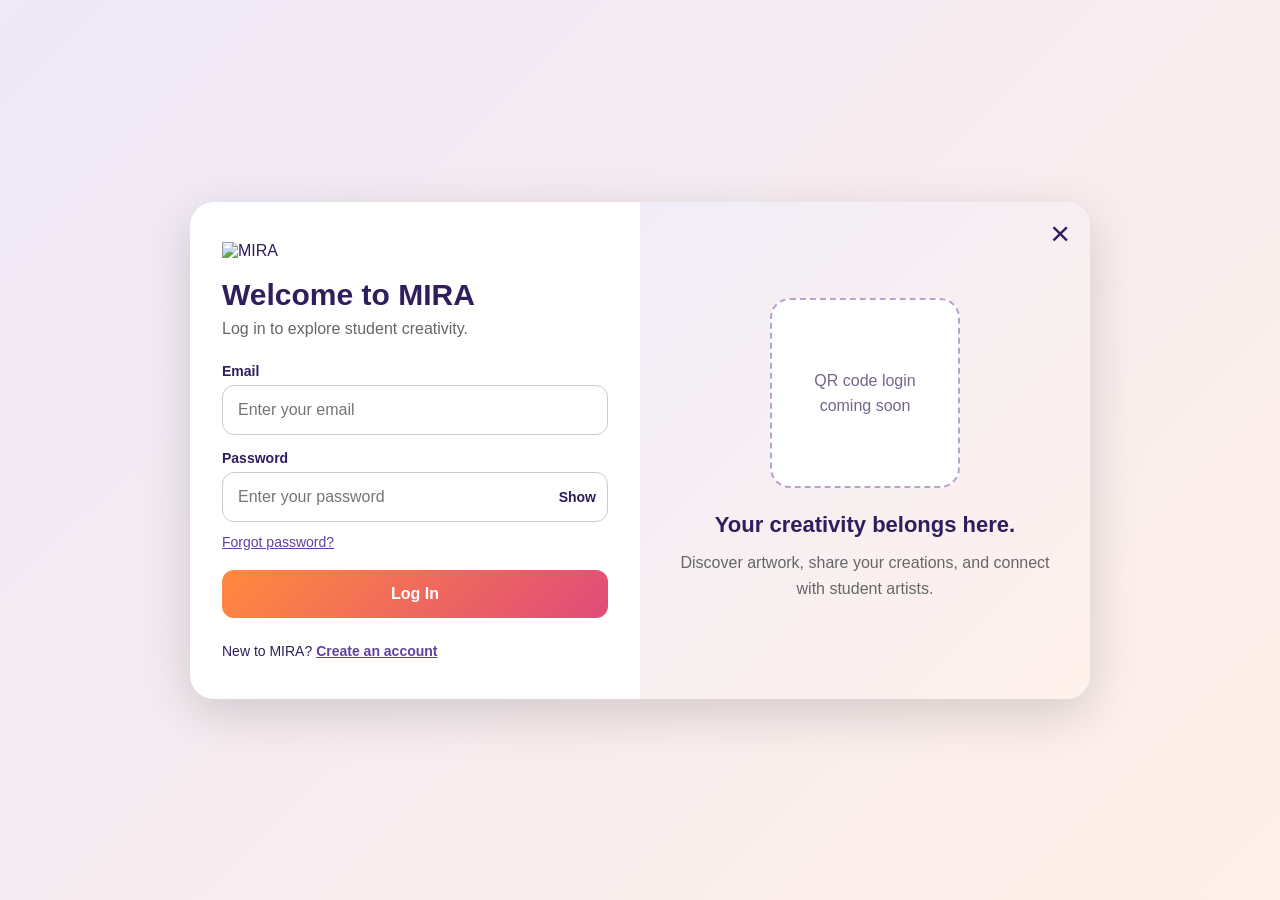
==== login.html @ 5c1fb02c "Updated Front end Here i have created login page signin page and part of home page" ====
<!DOCTYPE html>
<html lang="en">
<head>
    <meta charset="UTF-8">
    <meta name="viewport" content="width=device-width, initial-scale=1.0">
    <title>Log In | MIRA</title>

    <link rel="stylesheet" href="style.css">
    <script src="script.js" defer></script>
</head>

<body class="login-page">
    <main class="login-card">

        <a href="index.html"
           class="back-button"
           aria-label="Return to homepage">
            &times;
        </a>

        <section class="login-panel" aria-labelledby="loginTitle">
            <img src="./Assets/logo without bg.jpeg"
                 alt="MIRA"
                 class="login-logo">

            <h1 id="loginTitle">Welcome to MIRA</h1>
            <p class="subtitle">Log in to explore student creativity.</p>

            <form id="loginForm">
                <label for="email">Email</label>
                <input type="email"
                       id="email"
                       name="email"
                       placeholder="Enter your email"
                       autocomplete="username"
                       required>

                <label for="password">Password</label>

                <div class="password-box">
                    <input type="password"
                           id="password"
                           name="password"
                           placeholder="Enter your password"
                           autocomplete="current-password"
                           required>

                    <button type="button"
                            id="showPassword"
                            class="show-password"
                            aria-controls="password"
                            aria-pressed="false">
                        Show
                    </button>
                </div>

                <a href="forgot-password.html" class="forgot-link">
                    Forgot password?
                </a>

                <button type="submit" class="submit-login">
                    Log In
                </button>

                <p id="loginStatus" role="status"></p>
            </form>

            <p class="signup-text">
                New to MIRA?
                <a href="signin.html">Create an account</a>
            </p>
        </section>

        <aside class="side-panel">
            <div class="qr-placeholder">
                QR code login<br>
                coming soon
            </div>

            <h2>Your creativity belongs here.</h2>
            <p>
                Discover artwork, share your creations,
                and connect with student artists.
            </p>
        </aside>

    </main>
</body>
</html>
---- style.css ----
/* General styles */
* {
    margin: 0;
    padding: 0;
    box-sizing: border-box;
}

body {
    font-family: "Segoe UI", Tahoma, Geneva, Verdana, sans-serif;
    background: #fcfbfa;
    color: #2e1e5d;
}

button,
input {
    font: inherit;
}

/* Homepage header */
.header {
    display: flex;
    justify-content: space-between;
    align-items: center;
    gap: 20px;
    padding: 15px 40px;

    background: linear-gradient(
        135deg,
        rgba(46, 30, 93, 0.05),
        rgba(224, 75, 122, 0.08),
        rgba(255, 138, 61, 0.08)
    );

    border-bottom: 1px solid rgba(224, 75, 122, 0.15);
}

.header-logo {
    display: block;
    width: 85px;
    height: auto;
}

.header-buttons {
    display: flex;
    gap: 14px;
}

.button {
    display: inline-block;
    padding: 11px 30px;
    border-radius: 25px;
    text-decoration: none;
    font-size: 14px;
    font-weight: 600;
    text-align: center;
}

.login-link {
    border: 1px solid #2e1e5d;
    color: #2e1e5d;
}

.login-link:hover {
    background: #eee8f7;
}

.signup-link {
    background: linear-gradient(135deg, #ff8a3d, #e04b7a);
    color: white;
    box-shadow: 0 4px 12px rgba(224, 75, 122, 0.2);
}

.signup-link:hover {
    filter: brightness(0.95);
}

/* Homepage content */
.home-content {
    min-height: calc(100vh - 90px);
    display: flex;
    justify-content: center;
    align-items: center;
    padding: 30px;
    text-align: center;
}

.home-content h1 {
    font-size: 26px;
    letter-spacing: 2px;
}

/* Separate login page */
.login-page {
    min-height: 100vh;
    display: flex;
    justify-content: center;
    align-items: center;
    padding: 24px;
    background: linear-gradient(135deg, #eee8f7, #fff0e8);
}

.login-card {
    position: relative;
    display: grid;
    grid-template-columns: 1fr 1fr;
    width: 900px;
    max-width: 100%;
    overflow: hidden;
    border-radius: 24px;
    background: white;
    box-shadow: 0 15px 50px rgba(0, 0, 0, 0.15);
}

.back-button {
    position: absolute;
    top: 12px;
    right: 20px;
    color: #2e1e5d;
    font-size: 34px;
    text-decoration: none;
    z-index: 1;
}

.login-panel {
    padding: 40px 32px;
}

.login-logo {
    width: 85px;
    height: auto;
    margin-bottom: 18px;
}

.login-panel h1 {
    margin-bottom: 8px;
    font-size: 30px;
}

.subtitle {
    margin-bottom: 25px;
    color: #666;
}

#loginForm label {
    display: block;
    margin: 15px 0 6px;
    font-size: 14px;
    font-weight: 600;
}

#loginForm input {
    width: 100%;
    padding: 15px;
    border: 1px solid #ccc;
    border-radius: 12px;
    font-size: 16px;
}

#loginForm input:focus {
    outline: 2px solid #7654bb;
    outline-offset: 2px;
}

.password-box {
    position: relative;
}

#loginForm .password-box input {
    padding-right: 75px;
}

.show-password {
    position: absolute;
    right: 12px;
    top: 50%;
    transform: translateY(-50%);
    border: none;
    background: transparent;
    color: #2e1e5d;
    font-size: 14px;
    font-weight: 600;
    cursor: pointer;
}

.forgot-link {
    display: inline-block;
    margin: 12px 0 20px;
    color: #6240a0;
    font-size: 14px;
}

.submit-login {
    width: 100%;
    padding: 15px;
    border: none;
    border-radius: 12px;
    background: linear-gradient(135deg, #ff8a3d, #e04b7a);
    color: white;
    font-size: 16px;
    font-weight: 600;
    cursor: pointer;
}

.submit-login:hover {
    filter: brightness(0.95);
}

#loginStatus {
    margin-top: 12px;
    font-size: 14px;
    line-height: 1.5;
}

.signup-text {
    margin-top: 25px;
    font-size: 14px;
}

.signup-text a {
    color: #6240a0;
    font-weight: 600;
}

/* Login right panel */
.side-panel {
    display: flex;
    flex-direction: column;
    justify-content: center;
    align-items: center;
    padding: 55px 32px;
    background: linear-gradient(135deg, #f1edf8, #fff1eb);
    text-align: center;
}

.qr-placeholder {
    display: grid;
    place-items: center;
    width: 190px;
    height: 190px;
    margin-bottom: 24px;
    border: 2px dashed #b4a4cf;
    border-radius: 20px;
    background: white;
    color: #75658b;
    line-height: 1.6;
}

.side-panel h2 {
    margin-bottom: 12px;
    font-size: 22px;
}

.side-panel p {
    color: #666;
    line-height: 1.6;
}

/* Mobile layout */
@media (max-width: 650px) {
    .header {
        padding: 15px;
        gap: 12px;
    }

    .header-buttons {
        gap: 8px;
    }

    .button {
        padding: 10px 16px;
    }

    .home-content h1 {
        font-size: 20px;
    }

    .login-page {
        padding: 16px;
    }

    .login-card {
        grid-template-columns: 1fr;
    }

    .login-panel {
        padding: 40px 24px;
    }

    .side-panel {
        display: none;
    }
}

#signupForm label {
    display: block;
    margin: 15px 0 6px;
    font-size: 14px;
    font-weight: 600;
}

#signupForm input {
    width: 100%;
    padding: 15px;
    border: 1px solid #ccc;
    border-radius: 12px;
    font-size: 16px;
}

#signupForm input:focus {
    outline: 2px solid #7654bb;
    outline-offset: 2px;
}

#signupForm .password-box input {
    padding-right: 75px;
}

.signup-submit {
    margin-top: 24px;
}

#signupStatus {
    margin-top: 12px;
    font-size: 14px;
    line-height: 1.5;
}
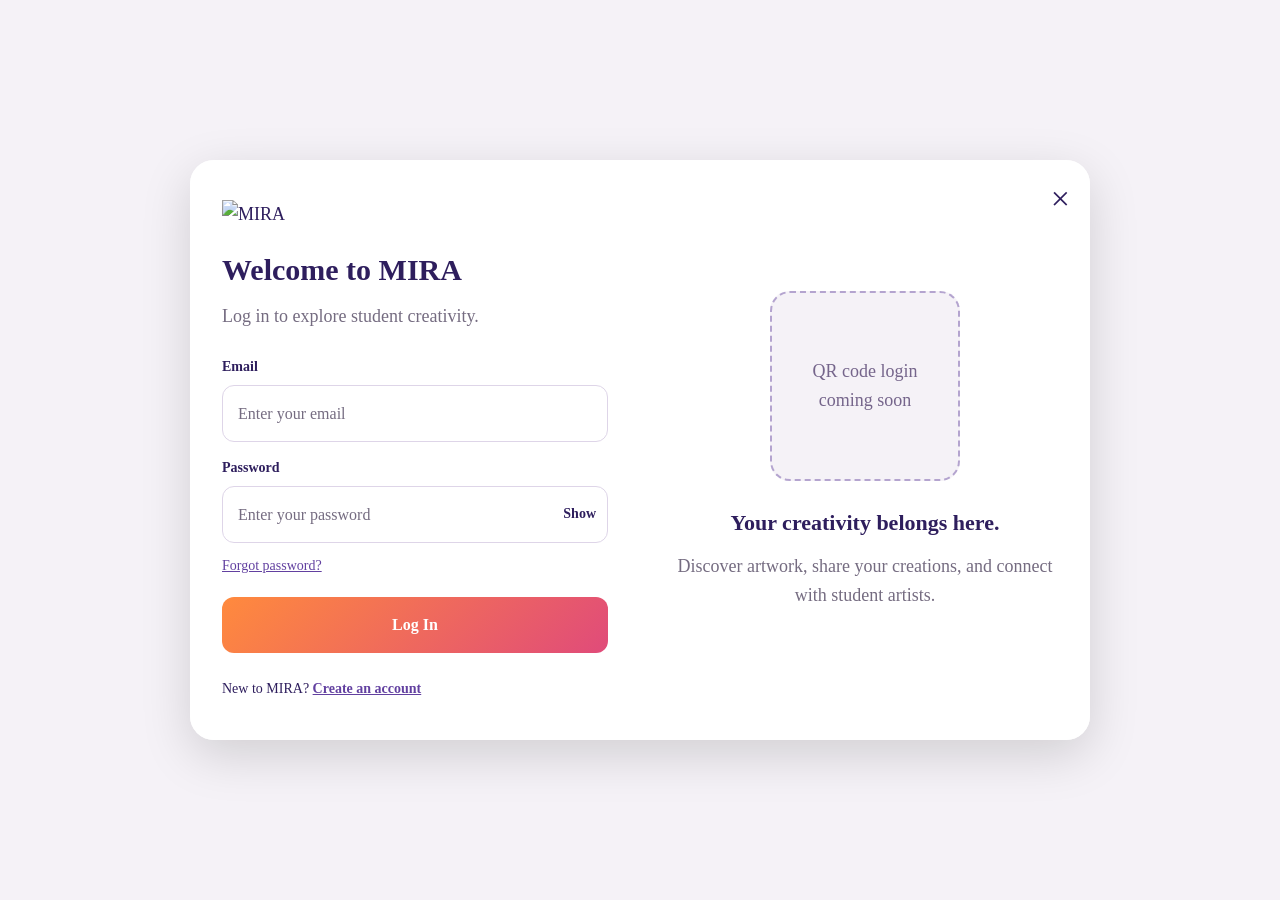
==== commit 8456f004: "Updated with styles Added dark theme to the website, Added some animations" ====
--- a/login.html
+++ b/login.html
@@ -6,7 +6,8 @@
     <title>Log In | MIRA</title>
 
     <link rel="stylesheet" href="style.css">
-    <script src="script.js" defer></script>
+    <script src="login.js?v=10" defer></script>
+    <script src="theme.js" defer></script>
 </head>
 
 <body class="login-page">
--- a/style.css
+++ b/style.css
@@ -7,8 +7,19 @@
 
 body {
     font-family: "Segoe UI", Tahoma, Geneva, Verdana, sans-serif;
-    background: #fcfbfa;
-    color: #2e1e5d;
+    background: #f5f2f7;
+    color: #2e1e5d;
+}
+
+/* Font throughout the website */
+body,
+body * {
+    font-family: "Cormorant Garamond", serif;
+}
+
+body {
+    font-size: 18px;
+    line-height: 1.6;
 }
 
 button,
@@ -24,12 +35,7 @@
     gap: 20px;
     padding: 15px 40px;
 
-    background: linear-gradient(
-        135deg,
-        rgba(46, 30, 93, 0.05),
-        rgba(224, 75, 122, 0.08),
-        rgba(255, 138, 61, 0.08)
-    );
+    background: #f5f2f7;
 
     border-bottom: 1px solid rgba(224, 75, 122, 0.15);
 }
@@ -96,7 +102,7 @@
     justify-content: center;
     align-items: center;
     padding: 24px;
-    background: linear-gradient(135deg, #eee8f7, #fff0e8);
+    background: #f5f2f7;
 }
 
 .login-card {
@@ -107,7 +113,7 @@
     max-width: 100%;
     overflow: hidden;
     border-radius: 24px;
-    background: white;
+    background: #f5f2f7;
     box-shadow: 0 15px 50px rgba(0, 0, 0, 0.15);
 }
 
@@ -228,7 +234,7 @@
     justify-content: center;
     align-items: center;
     padding: 55px 32px;
-    background: linear-gradient(135deg, #f1edf8, #fff1eb);
+    background: #f5f2f7;
     text-align: center;
 }
 
@@ -240,7 +246,7 @@
     margin-bottom: 24px;
     border: 2px dashed #b4a4cf;
     border-radius: 20px;
-    background: white;
+    background: #f5f2f7;
     color: #75658b;
     line-height: 1.6;
 }
@@ -323,4 +329,2919 @@
     margin-top: 12px;
     font-size: 14px;
     line-height: 1.5;
-}+}
+
+/* Homepage layout */
+.mira-home {
+    min-height: 100vh;
+    min-height: 100svh;
+    display: flex;
+    flex-direction: column;
+    background: #f5f2f7;
+}
+
+.mira-home .header {
+    flex-shrink: 0;
+}
+
+/* Main showcase fills the space above the footer */
+.mira-showcase {
+    flex: 1;
+    min-width: 0;
+    display: flex;
+    flex-direction: column;
+    justify-content: center;
+    align-items: center;
+    padding: 35px 0 20px;
+}
+
+.showcase-intro {
+    padding: 0 20px;
+    text-align: center;
+}
+
+.showcase-label {
+    margin-bottom: 10px;
+    color: #a44272;
+    font-size: 12px;
+    font-weight: 700;
+    letter-spacing: 4px;
+}
+
+.showcase-intro h1 {
+    margin-bottom: 12px;
+    color: #2e1e5d;
+    font-size: clamp(26px, 4vw, 44px);
+}
+
+.showcase-intro > p:last-child {
+    color: #756c81;
+    font-size: 15px;
+    line-height: 1.6;
+}
+
+/* 3D space */
+.mira-stage {
+    width: 100%;
+    max-width: 1100px;
+    height: 410px;
+    position: relative;
+    perspective: 1100px;
+    overflow: hidden;
+
+    background: radial-gradient(
+        ellipse at center,
+        rgba(224, 75, 122, 0.07),
+        transparent 65%
+    );
+}
+
+.mira-orbit {
+    position: absolute;
+    top: 50%;
+    left: 50%;
+    width: 0;
+    height: 0;
+    transform-style: preserve-3d;
+}
+
+/* Artwork cards */
+.mira-art {
+    position: absolute;
+    top: -120px;
+    left: -90px;
+    width: 180px;
+    height: 240px;
+    margin: 0;
+    overflow: hidden;
+
+    border: 5px solid white;
+    border-radius: 16px;
+    background: #eee8f7;
+    box-shadow: 0 15px 30px rgba(46, 30, 93, 0.18);
+
+    backface-visibility: hidden;
+}
+
+.mira-art img {
+    display: block;
+    width: 100%;
+    height: 100%;
+    object-fit: cover;
+}
+
+.mira-art figcaption {
+    position: absolute;
+    right: 0;
+    bottom: 0;
+    left: 0;
+    padding: 28px 10px 12px;
+
+    background: linear-gradient(
+        transparent,
+        rgba(25, 14, 43, 0.8)
+    );
+
+    color: white;
+    font-size: 13px;
+    font-weight: 600;
+    text-align: center;
+}
+
+.mira-motion-button {
+    padding: 6px 14px;   /* smaller button */
+    border: 1px solid #d7cce4;
+    border-radius: 20px;
+    background: #f5f2f7;
+    color: #2e1e5d;
+    font: inherit;
+    font-size: 11px;     /* smaller text */
+    cursor: pointer;
+}
+
+.mira-motion-button:hover {
+    background: #f1edf8;
+}
+
+.mira-motion-button:focus-visible {
+    outline: 3px solid #7654bb;
+    outline-offset: 3px;
+}
+
+/* =========================================
+   JOIN MIRA - PINTEREST STYLE
+   ========================================= */
+
+.mira-join {
+    position: relative;
+
+    display: flex;
+    align-items: center;
+    justify-content: space-between;
+
+    max-width: 1400px;
+    min-height: 720px;
+
+    margin: 100px auto;
+    padding: 60px 80px;
+
+    overflow: hidden;
+
+    border-radius: 35px;
+
+    /* Background covers the ENTIRE section */
+    background-image: url("./Assets/bgimage.jpeg");
+    background-size: cover;
+    background-position: center;
+}
+
+/* =========================================
+   DARK TRANSPARENT BACKGROUND
+   ========================================= */
+
+.join-overlay {
+    position: absolute;
+    inset: 0;
+
+    /* Similar dimmed effect to Pinterest */
+    background: rgba(0, 0, 0, 0.48);
+
+    z-index: 1;
+}
+
+/* =========================================
+   LEFT TEXT
+   ========================================= */
+
+.join-message {
+    position: relative;
+    z-index: 2;
+
+    width: 45%;
+
+    color: white;
+}
+
+.join-message p {
+    margin-bottom: 18px;
+
+    color: white;
+
+    font-size: 13px;
+    font-weight: 700;
+
+    letter-spacing: 4px;
+}
+
+.join-message h2 {
+    margin: 0;
+
+    color: white;
+
+    font-size: clamp(42px, 5vw, 72px);
+    font-weight: 700;
+
+    line-height: 1.08;
+}
+
+/* =========================================
+   WHITE SIGNUP CARD
+   ========================================= */
+
+.join-card {
+    position: relative;
+    z-index: 2;
+
+    width: 100%;
+    max-width: 480px;
+
+    padding: 45px 45px 40px;
+
+    border-radius: 32px;
+
+    background: #f5f2f7;
+
+    box-shadow: 0 20px 60px rgba(0, 0, 0, 0.18);
+}
+
+/* =========================================
+   LOGO
+   ========================================= */
+
+.join-logo {
+    display: block;
+
+    width: 75px;
+    height: auto;
+
+    margin: 0 auto 15px;
+}
+
+/* =========================================
+   FORM HEADING
+   ========================================= */
+
+.join-card h2 {
+    margin: 0 0 10px;
+
+    color: #2e1e5d;
+
+    font-size: 34px;
+
+    text-align: center;
+}
+
+.join-subtitle {
+    max-width: 330px;
+
+    margin: 0 auto 28px;
+
+    color: #756c81;
+
+    font-size: 14px;
+
+    line-height: 1.6;
+
+    text-align: center;
+}
+
+/* =========================================
+   FORM LABELS
+   ========================================= */
+
+#homeSignupForm label {
+    display: block;
+
+    margin: 15px 0 7px;
+
+    color: #2e1e5d;
+
+    font-size: 13px;
+    font-weight: 600;
+}
+
+/* =========================================
+   INPUTS
+   ========================================= */
+
+#homeSignupForm input {
+    width: 100%;
+
+    padding: 15px 17px;
+
+    border: 1px solid #d7cce4;
+    border-radius: 14px;
+
+    background: #f5f2f7;
+
+    color: #2e1e5d;
+
+    font: inherit;
+    font-size: 14px;
+}
+
+#homeSignupForm input:focus {
+    outline: none;
+
+    border-color: #7654bb;
+
+    box-shadow: 0 0 0 3px rgba(118, 84, 187, 0.12);
+}
+
+/* =========================================
+   JOIN BUTTON
+   ========================================= */
+
+.join-button {
+    width: 100%;
+
+    margin-top: 25px;
+    padding: 15px;
+
+    border: none;
+    border-radius: 25px;
+
+    background: linear-gradient(
+        135deg,
+        #ff8a3d,
+        #e04b7a
+    );
+
+    color: white;
+
+    font-size: 15px;
+    font-weight: 700;
+
+    cursor: pointer;
+
+    transition:
+        transform 0.25s ease,
+        box-shadow 0.25s ease;
+}
+
+.join-button:hover {
+    transform: translateY(-2px);
+
+    box-shadow: 0 8px 20px rgba(224, 75, 122, 0.3);
+}
+
+/* =========================================
+   OR DIVIDER
+   ========================================= */
+
+.join-divider {
+    display: flex;
+
+    align-items: center;
+    gap: 15px;
+
+    margin: 25px 0;
+
+    color: #9a929f;
+
+    font-size: 12px;
+}
+
+.join-divider::before,
+.join-divider::after {
+    content: "";
+
+    flex: 1;
+
+    height: 1px;
+
+    background: #ddd5e5;
+}
+
+/* =========================================
+   LOGIN
+   ========================================= */
+
+.join-login {
+    margin: 0;
+
+    color: #756c81;
+
+    font-size: 14px;
+
+    text-align: center;
+}
+
+.join-login a {
+    color: #a44272;
+
+    font-weight: 700;
+
+    text-decoration: none;
+}
+
+.join-login a:hover {
+    text-decoration: underline;
+}
+
+/* =========================================
+   TABLET
+   ========================================= */
+
+@media (max-width: 900px) {
+
+    .mira-join {
+        flex-direction: column;
+
+        gap: 50px;
+
+        margin: 70px 24px;
+        padding: 60px 35px;
+    }
+
+    .join-message {
+        width: 100%;
+
+        text-align: center;
+    }
+
+    .join-card {
+        max-width: 480px;
+    }
+}
+
+/* =========================================
+   MOBILE
+   ========================================= */
+
+@media (max-width: 550px) {
+
+    .mira-join {
+        margin: 50px 15px;
+        padding: 45px 20px;
+
+        border-radius: 25px;
+    }
+
+    .join-message h2 {
+        font-size: 40px;
+    }
+
+    .join-card {
+        padding: 35px 25px;
+
+        border-radius: 25px;
+    }
+
+    .join-card h2 {
+        font-size: 28px;
+    }
+}
+
+/* =========================================
+   TABLET / MOBILE
+   ========================================= */
+
+@media (max-width: 900px) {
+
+    .mira-join {
+        grid-template-columns: 1fr;
+
+        margin: 70px 24px;
+    }
+
+    .join-artwork {
+        min-height: 450px;
+
+        padding: 40px;
+    }
+
+    .join-form-area {
+        padding: 50px 25px;
+    }
+}
+
+@media (max-width: 550px) {
+
+    .mira-join {
+        margin: 50px 15px;
+
+        border-radius: 25px;
+    }
+
+    .join-artwork {
+        min-height: 350px;
+
+        padding: 30px;
+    }
+
+    .join-message h2 {
+        font-size: 36px;
+    }
+
+    .join-form-area {
+        padding: 35px 15px;
+    }
+
+    .join-card {
+        padding: 20px;
+    }
+}
+
+/* Slogan at the bottom, without overlapping content */
+/* =========================================
+   MIRA FOOTER
+   ========================================= */
+
+.mira-footer {
+    margin-top: 80px;
+    background: #f5f2f7;
+    color: #2e1e5d;
+}
+
+/* Main footer */
+
+.footer-container {
+    display: grid;
+    grid-template-columns: 1.5fr 1fr 1fr 1.3fr;
+    gap: 60px;
+
+    max-width: 1300px;
+    margin: 0 auto;
+    padding: 65px 40px;
+}
+
+/* Footer headings */
+
+.footer-section h3 {
+    margin-bottom: 22px;
+
+    color: #2e1e5d;
+
+    font-size: 18px;
+    font-weight: 600;
+}
+
+/* About MIRA */
+
+.footer-about p {
+    max-width: 300px;
+
+    color: #2e1e5d;
+
+    font-size: 14px;
+    line-height: 1.8;
+}
+
+/* Links */
+
+.footer-section ul {
+    margin: 0;
+    padding: 0;
+
+    list-style: none;
+}
+
+.footer-section li {
+    margin-bottom: 12px;
+}
+
+.footer-section a {
+    color: #2e1e5d;
+
+    font-size: 14px;
+    text-decoration: none;
+
+    transition: color 0.25s ease;
+}
+
+.footer-section a:hover {
+    color: #ff8a3d;
+}
+
+/* Social media */
+
+.footer-socials {
+    display: flex;
+    gap: 10px;
+
+    margin-top: 25px;
+}
+
+.footer-socials a {
+    display: flex;
+
+    width: 34px;
+    height: 34px;
+
+    align-items: center;
+    justify-content: center;
+
+    border: 1px solid rgba(255, 255, 255, 0.25);
+    border-radius: 6px;
+
+    color: white;
+
+    font-size: 13px;
+    font-weight: 600;
+
+    transition:
+        background 0.25s ease,
+        transform 0.25s ease;
+}
+
+.footer-socials a:hover {
+    background: #a44272;
+    color: white;
+
+    transform: translateY(-3px);
+}
+
+/* Contact */
+
+.footer-contact p {
+    margin-bottom: 16px;
+
+    color: #2e1e5d;
+
+    font-size: 14px;
+    line-height: 1.7;
+}
+
+/* Bottom copyright area */
+
+.footer-bottom {
+    display: flex;
+
+    justify-content: space-between;
+    align-items: center;
+
+    gap: 20px;
+
+    padding: 20px 40px;
+
+    border-top: 1px solid rgba(255, 255, 255, 0.1);
+
+    background: #f5f2f7;
+}
+
+.footer-bottom p {
+    margin: 0;
+
+    color: #2e1e5d;
+
+    font-size: 13px;
+}
+
+.footer-slogan {
+    letter-spacing: 2px;
+}
+
+/* =========================================
+   TABLET
+   ========================================= */
+
+@media (max-width: 900px) {
+
+    .footer-container {
+        grid-template-columns: repeat(2, 1fr);
+
+        gap: 45px;
+
+        padding: 50px 30px;
+    }
+
+}
+
+/* =========================================
+   MOBILE
+   ========================================= */
+
+@media (max-width: 550px) {
+
+    .footer-container {
+        grid-template-columns: 1fr;
+
+        gap: 35px;
+
+        padding: 45px 25px;
+    }
+
+    .footer-bottom {
+        flex-direction: column;
+
+        padding: 20px;
+
+        text-align: center;
+    }
+
+    .footer-slogan {
+        font-size: 11px;
+    }
+}
+
+/* Mobile adjustments */
+@media (max-width: 600px) {
+    .mira-showcase {
+        padding-top: 25px;
+    }
+
+    .mira-stage {
+        height: 310px;
+    }
+
+    .mira-art {
+        top: -85px;
+        left: -60px;
+        width: 120px;
+        height: 170px;
+        border-width: 3px;
+        border-radius: 12px;
+    }
+
+    .mira-art figcaption {
+        font-size: 11px;
+    }
+
+    .showcase-intro > p:last-child {
+        font-size: 13px;
+    }
+}
+
+.mira-art {
+    border: none;
+}
+
+/* About MIRA section */
+
+.mira-about {
+    max-width: 950px;
+    margin: 0 auto;
+    padding: 80px 30px 60px;
+    text-align: center;
+}
+
+.about-label {
+    margin-bottom: 14px;
+    color: #a44272;
+    font-size: 12px;
+    font-weight: 700;
+    letter-spacing: 4px;
+}
+
+.mira-about h2 {
+    margin-bottom: 20px;
+    color: #2e1e5d;
+    font-size: clamp(28px, 3vw, 42px);
+    line-height: 1.2;
+}
+
+.about-description {
+    max-width: 760px;
+    margin: 0 auto;
+    color: #68616f;
+    font-size: 17px;
+    line-height: 1.8;
+}
+
+.about-features {
+    display: flex;
+    justify-content: center;
+    flex-wrap: wrap;
+    gap: 15px;
+    margin-top: 30px;
+}
+
+.about-features span {
+    padding: 10px 18px;
+    border: 1px solid #ded5e8;
+    border-radius: 30px;
+    background: #f5f2f7;
+    color: #2e1e5d;
+    font-size: 14px;
+    font-weight: 600;
+}
+
+@media (max-width: 600px) {
+    .mira-about {
+        padding: 60px 20px 40px;
+    }
+
+    .about-description {
+        font-size: 15px;
+    }
+}
+
+/* =========================================
+   VICE CHANCELLOR MESSAGE
+   ========================================= */
+
+.vc-message {
+    padding: 70px 40px;
+}
+
+.vc-message-container {
+    display: grid;
+    grid-template-columns: 320px 1fr;
+    gap: 55px;
+    align-items: center;
+
+    max-width: 1200px;
+    margin: 0 auto;
+    padding: 45px;
+
+    border-radius: 30px;
+
+    background: #f5f2f7;
+}
+
+.vc-image img {
+    display: block;
+    width: 100%;
+    height: 360px;
+
+    object-fit: cover;
+
+    border-radius: 22px;
+}
+
+.vc-label {
+    margin-bottom: 15px;
+
+    color: #a44272;
+
+    font-size: 12px;
+    font-weight: 700;
+
+    letter-spacing: 3px;
+}
+
+.vc-content h2 {
+    margin-bottom: 22px;
+
+    color: #2e1e5d;
+
+    font-size: clamp(27px, 3vw, 40px);
+
+    line-height: 1.2;
+}
+
+.vc-quote {
+    margin-bottom: 25px;
+
+    color: #68616f;
+
+    font-size: 17px;
+
+    line-height: 1.9;
+}
+
+.vc-name {
+    display: flex;
+    flex-direction: column;
+
+    gap: 5px;
+}
+
+.vc-name strong {
+    color: #2e1e5d;
+
+    font-size: 16px;
+}
+
+.vc-name span {
+    color: #8b8291;
+
+    font-size: 14px;
+}
+
+/* Mobile */
+
+@media (max-width: 750px) {
+
+    .vc-message {
+        padding: 50px 20px;
+    }
+
+    .vc-message-container {
+        grid-template-columns: 1fr;
+
+        padding: 25px;
+
+        gap: 30px;
+    }
+
+    .vc-image {
+        max-width: 300px;
+
+        margin: 0 auto;
+    }
+
+    .vc-image img {
+        height: 330px;
+    }
+}
+
+/* Scrollable Vice Chancellor message */
+
+.vc-content {
+    min-width: 0;
+}
+
+/* Only the message area scrolls */
+.vc-scroll-content {
+    max-height: 210px;
+    padding-right: 20px;
+
+    overflow-y: auto;
+
+    scroll-behavior: smooth;
+}
+
+/* Scrollbar */
+.vc-scroll-content::-webkit-scrollbar {
+    width: 6px;
+}
+
+.vc-scroll-content::-webkit-scrollbar-track {
+    background: #eee8f7;
+    border-radius: 20px;
+}
+
+.vc-scroll-content::-webkit-scrollbar-thumb {
+    background: #a44272;
+    border-radius: 20px;
+}
+
+/* Categories section */
+.mira-categories {
+    width: 100%;
+    max-width: 1400px;
+    margin: 0 auto;
+    padding: 65px 40px 80px;
+}
+
+.categories-heading {
+    margin-bottom: 40px;
+    text-align: center;
+}
+
+.categories-heading > p {
+    margin-bottom: 10px;
+    color: #a44272;
+    font-size: 12px;
+    font-weight: 700;
+    letter-spacing: 3px;
+}
+
+.categories-heading h2 {
+    margin: 0;
+    color: #2e1e5d;
+    font-size: clamp(26px, 3vw, 38px);
+}
+
+/* Three columns on desktop */
+.categories-grid {
+    display: grid;
+    grid-template-columns: repeat(3, minmax(0, 1fr));
+    column-gap: 32px;
+    row-gap: 60px;
+}
+
+.category-card {
+    display: flex;
+    flex-direction: column;
+    min-width: 0;
+}
+
+/* Large rounded images like your reference */
+.category-card > img {
+    display: block;
+    width: 100%;
+    aspect-ratio: 6 / 5;
+    object-fit: cover;
+
+    border: none;
+    border-radius: 25px;
+    background: #eee8f7;
+    box-shadow: none;
+
+    transition: transform 0.3s ease;
+}
+
+.category-card:hover > img {
+    transform: translateY(-5px);
+}
+
+.category-card h3 {
+    margin: 25px 0 12px;
+    color: #2e1e5d;
+    font-size: clamp(23px, 2.3vw, 30px);
+    font-weight: 600;
+}
+
+.category-card > p {
+    margin: 0 0 22px;
+    color: #68616f;
+    font-size: 16px;
+    line-height: 1.8;
+}
+
+/* Links stay aligned at the bottom of each row */
+.category-card > a {
+    align-self: flex-start;
+    display: inline-flex;
+    align-items: center;
+    gap: 12px;
+    margin-top: auto;
+
+    color: #2e1e5d;
+    font-size: 16px;
+    font-weight: 600;
+    text-decoration: underline;
+    text-underline-offset: 6px;
+}
+
+.category-card > a span {
+    display: inline-block;
+    font-size: 23px;
+    transition: transform 0.25s ease;
+}
+
+.category-card > a:hover {
+    color: #b33968;
+}
+
+.category-card > a:hover span {
+    transform: translateX(5px);
+}
+
+.category-card > a:focus-visible {
+    outline: 3px solid #7654bb;
+    outline-offset: 6px;
+    border-radius: 3px;
+}
+
+/* Two columns on tablets */
+@media (max-width: 900px) {
+    .categories-grid {
+        grid-template-columns: repeat(2, minmax(0, 1fr));
+    }
+
+    .mira-categories {
+        padding: 50px 24px;
+    }
+}
+
+/* One column on phones */
+@media (max-width: 550px) {
+    .categories-grid {
+        grid-template-columns: 1fr;
+        row-gap: 40px;
+    }
+
+    .mira-categories {
+        padding: 40px 20px;
+    }
+}
+
+/* Respect reduced-motion preferences */
+@media (prefers-reduced-motion: reduce) {
+    .category-card > img,
+    .category-card > a span {
+        transition: none;
+    }
+
+    .category-card:hover > img,
+    .category-card > a:hover span {
+        transform: none;
+    }
+}
+
+/* =========================================
+   CATEGORY ENTRANCE ANIMATION
+   ========================================= */
+
+/*
+   IMPORTANT:
+   The normal category cards stay visible by default.
+   The animation only activates when JavaScript
+   adds "animate-ready" to .categories-grid.
+*/
+
+.categories-grid.animate-ready .category-card {
+    opacity: 0;
+
+    transition:
+        opacity 1s ease,
+        transform 1s cubic-bezier(0.22, 1, 0.36, 1);
+}
+
+/* Painting - enters from left */
+
+.categories-grid.animate-ready .category-card:nth-child(1) {
+    transform:
+        translateX(-150px)
+        translateY(70px)
+        scale(0.88);
+}
+
+/* Sketching - enters from bottom */
+
+.categories-grid.animate-ready .category-card:nth-child(2) {
+    transform:
+        translateY(140px)
+        scale(0.88);
+}
+
+/* Handcraft - enters from right */
+
+.categories-grid.animate-ready .category-card:nth-child(3) {
+    transform:
+        translateX(150px)
+        translateY(70px)
+        scale(0.88);
+}
+
+/* Photography - enters from left */
+
+.categories-grid.animate-ready .category-card:nth-child(4) {
+    transform:
+        translateX(-150px)
+        translateY(70px)
+        scale(0.88);
+}
+
+/* Digital Art - enters from bottom */
+
+.categories-grid.animate-ready .category-card:nth-child(5) {
+    transform:
+        translateY(140px)
+        scale(0.88);
+}
+
+/* Sculpture - enters from right */
+
+.categories-grid.animate-ready .category-card:nth-child(6) {
+    transform:
+        translateX(150px)
+        translateY(70px)
+        scale(0.88);
+}
+
+/* Final position after JavaScript adds .show */
+
+.categories-grid.animate-ready .category-card.show {
+    opacity: 1;
+
+    transform:
+        translateX(0)
+        translateY(0)
+        scale(1);
+}
+
+/* Reduce animation for users who prefer less motion */
+
+@media (prefers-reduced-motion: reduce) {
+
+    .categories-grid.animate-ready .category-card,
+    .categories-grid.animate-ready .category-card.show {
+        opacity: 1;
+        transform: none;
+        transition: none;
+    }
+}
+
+/* =========================================================
+   MIRA LOGGED-IN USER HOME
+   ========================================================= */
+
+.user-home-page {
+    min-height: 100vh;
+    margin: 0;
+
+    background: #f5f2f7;
+
+    color: #2e1e5d;
+}
+
+/* =========================================================
+   LIQUID GLASS NAVBAR
+   ========================================================= */
+
+.user-navbar {
+
+    position: sticky;
+    top: 18px;
+    z-index: 1000;
+
+    width: calc(100% - 70px);
+    max-width: 1350px;
+
+    height: 76px;
+
+    margin: 18px auto 0;
+    padding: 10px 18px;
+
+    display: flex;
+    align-items: center;
+    justify-content: space-between;
+
+    /* Liquid glass */
+    background:
+        linear-gradient(
+            135deg,
+            rgba(255, 255, 255, 0.72),
+            rgba(255, 255, 255, 0.38)
+        );
+
+    backdrop-filter: blur(22px) saturate(170%);
+    -webkit-backdrop-filter: blur(22px) saturate(170%);
+
+    border: 1px solid rgba(255, 255, 255, 0.7);
+
+    border-radius: 28px;
+
+    box-shadow:
+        0 15px 40px rgba(46, 30, 93, 0.10),
+        inset 0 1px 0 rgba(255, 255, 255, 0.85);
+
+}
+
+/* subtle glass highlight */
+
+.user-navbar::before {
+
+    content: "";
+
+    position: absolute;
+
+    top: 0;
+    left: 5%;
+
+    width: 90%;
+    height: 1px;
+
+    background: linear-gradient(
+        90deg,
+        transparent,
+        rgba(255, 255, 255, 0.95),
+        transparent
+    );
+
+}
+
+/* =========================================================
+   LOGO
+   ========================================================= */
+
+.user-nav-logo {
+
+    display: flex;
+    align-items: center;
+
+}
+
+.user-nav-logo img {
+
+    display: block;
+
+    width: 58px;
+    height: 58px;
+
+    object-fit: contain;
+
+    border-radius: 16px;
+
+}
+
+/* =========================================================
+   CENTER NAVIGATION
+   ========================================================= */
+
+.user-nav-links {
+
+    display: flex;
+    align-items: center;
+
+    gap: 8px;
+
+    padding: 6px;
+
+    border-radius: 22px;
+
+    background: rgba(255, 255, 255, 0.28);
+
+}
+
+.user-nav-links a {
+
+    position: relative;
+
+    padding: 11px 18px;
+
+    border-radius: 18px;
+
+    color: #5f5570;
+
+    font-size: 14px;
+    font-weight: 600;
+
+    text-decoration: none;
+
+    transition:
+        background 0.25s ease,
+        color 0.25s ease,
+        transform 0.25s ease;
+
+}
+
+.user-nav-links a:hover {
+
+    color: #2e1e5d;
+
+    background: rgba(255, 255, 255, 0.65);
+
+    transform: translateY(-1px);
+
+}
+
+/* Active Page */
+
+.user-nav-links a.active {
+
+    color: white;
+
+    background:
+        linear-gradient(
+            135deg,
+            #7654bb,
+            #a44272
+        );
+
+    box-shadow:
+        0 6px 16px rgba(118, 84, 187, 0.25);
+
+}
+
+/* =========================================================
+   RIGHT SIDE
+   ========================================================= */
+
+.user-nav-actions {
+
+    display: flex;
+    align-items: center;
+
+    gap: 10px;
+
+}
+
+/* =========================================================
+   UPLOAD BUTTON
+   ========================================================= */
+
+.upload-nav-button {
+
+    padding: 12px 20px;
+
+    border-radius: 20px;
+
+    background:
+        linear-gradient(
+            135deg,
+            #ff8a3d,
+            #e04b7a
+        );
+
+    color: white;
+
+    font-size: 13px;
+    font-weight: 700;
+
+    text-decoration: none;
+
+    box-shadow:
+        0 7px 18px rgba(224, 75, 122, 0.22);
+
+    transition:
+        transform 0.25s ease,
+        box-shadow 0.25s ease;
+
+}
+
+.upload-nav-button:hover {
+
+    transform: translateY(-2px);
+
+    box-shadow:
+        0 10px 25px rgba(224, 75, 122, 0.32);
+
+}
+
+/* =========================================================
+   NOTIFICATION
+   ========================================================= */
+
+.notification-button {
+
+    position: relative;
+
+    width: 44px;
+    height: 44px;
+
+    display: grid;
+    place-items: center;
+
+    border: 1px solid rgba(255, 255, 255, 0.65);
+
+    border-radius: 50%;
+
+    background: rgba(255, 255, 255, 0.45);
+
+    color: #2e1e5d;
+
+    font-size: 20px;
+
+    cursor: pointer;
+
+    backdrop-filter: blur(10px);
+
+}
+
+.notification-button:hover {
+
+    background: rgba(255, 255, 255, 0.8);
+
+}
+
+.notification-dot {
+
+    position: absolute;
+
+    top: 7px;
+    right: 7px;
+
+    width: 7px;
+    height: 7px;
+
+    border-radius: 50%;
+
+    background: #e04b7a;
+
+    border: 2px solid white;
+
+}
+
+/* =========================================================
+   PROFILE
+   ========================================================= */
+
+.profile-menu {
+
+    position: relative;
+
+}
+
+.profile-button {
+
+    display: flex;
+    align-items: center;
+
+    gap: 9px;
+
+    padding: 5px 12px 5px 5px;
+
+    border: 1px solid rgba(255, 255, 255, 0.7);
+
+    border-radius: 22px;
+
+    background: rgba(255, 255, 255, 0.45);
+
+    color: #2e1e5d;
+
+    cursor: pointer;
+
+}
+
+.profile-button:hover {
+
+    background: rgba(255, 255, 255, 0.8);
+
+}
+
+.profile-avatar {
+
+    width: 36px;
+    height: 36px;
+
+    display: grid;
+    place-items: center;
+
+    border-radius: 50%;
+
+    background:
+        linear-gradient(
+            135deg,
+            #7654bb,
+            #e04b7a
+        );
+
+    color: white;
+
+    font-size: 14px;
+    font-weight: 700;
+
+}
+
+.profile-name {
+
+    font-size: 13px;
+    font-weight: 700;
+
+}
+
+.profile-arrow {
+
+    color: #756c81;
+
+    font-size: 12px;
+
+}
+
+/* =========================================================
+   PROFILE DROPDOWN - GLASS
+   ========================================================= */
+
+.profile-dropdown {
+
+    position: absolute;
+
+    top: 58px;
+    right: 0;
+
+    width: 220px;
+
+    padding: 10px;
+
+    border-radius: 22px;
+
+    background:
+        rgba(255, 255, 255, 0.82);
+
+    backdrop-filter: blur(24px) saturate(160%);
+    -webkit-backdrop-filter: blur(24px) saturate(160%);
+
+    border:
+        1px solid rgba(255, 255, 255, 0.75);
+
+    box-shadow:
+        0 20px 50px rgba(46, 30, 93, 0.15);
+
+    opacity: 0;
+
+    visibility: hidden;
+
+    transform: translateY(-8px);
+
+    transition:
+        opacity 0.2s ease,
+        transform 0.2s ease,
+        visibility 0.2s;
+
+}
+
+.profile-dropdown.show-profile-menu {
+
+    opacity: 1;
+
+    visibility: visible;
+
+    transform: translateY(0);
+
+}
+
+.profile-dropdown a {
+
+    display: block;
+
+    padding: 11px 13px;
+
+    border-radius: 13px;
+
+    color: #50465d;
+
+    font-size: 13px;
+    font-weight: 600;
+
+    text-decoration: none;
+
+}
+
+.profile-dropdown a:hover {
+
+    background:
+        rgba(118, 84, 187, 0.09);
+
+    color: #2e1e5d;
+
+}
+
+.dropdown-line {
+
+    height: 1px;
+
+    margin: 7px 5px;
+
+    background:
+        rgba(46, 30, 93, 0.1);
+
+}
+
+.profile-dropdown .logout-link {
+
+    color: #d13d67;
+
+}
+
+/* =========================================================
+   WELCOME / HERO
+   ========================================================= */
+
+.user-main {
+
+    width: calc(100% - 70px);
+    max-width: 1350px;
+
+    margin: 0 auto;
+
+}
+
+.user-welcome {
+
+    min-height: 520px;
+
+    display: flex;
+    flex-direction: column;
+
+    align-items: center;
+    justify-content: center;
+
+    padding: 80px 20px;
+
+    text-align: center;
+
+}
+
+.welcome-small {
+
+    margin-bottom: 16px;
+
+    color: #a44272;
+
+    font-size: 11px;
+    font-weight: 800;
+
+    letter-spacing: 4px;
+
+}
+
+.user-welcome h1 {
+
+    margin: 0 0 18px;
+
+    color: #2e1e5d;
+
+    font-size: clamp(42px, 6vw, 76px);
+
+    line-height: 1.05;
+
+}
+
+.user-welcome h1 span {
+
+    background:
+        linear-gradient(
+            135deg,
+            #7654bb,
+            #e04b7a,
+            #ff8a3d
+        );
+
+    -webkit-background-clip: text;
+    background-clip: text;
+
+    color: transparent;
+
+}
+
+.welcome-description {
+
+    max-width: 620px;
+
+    margin: 0 auto;
+
+    color: #756c81;
+
+    font-size: 16px;
+
+    line-height: 1.8;
+
+}
+
+/* =========================================================
+   HERO BUTTONS
+   ========================================================= */
+
+.welcome-buttons {
+
+    display: flex;
+
+    justify-content: center;
+
+    gap: 14px;
+
+    margin-top: 32px;
+
+}
+
+.welcome-upload,
+.welcome-gallery {
+
+    padding: 14px 24px;
+
+    border-radius: 22px;
+
+    font-size: 14px;
+    font-weight: 700;
+
+    text-decoration: none;
+
+}
+
+.welcome-upload {
+
+    background:
+        linear-gradient(
+            135deg,
+            #ff8a3d,
+            #e04b7a
+        );
+
+    color: white;
+
+    box-shadow:
+        0 8px 22px rgba(224, 75, 122, 0.25);
+
+}
+
+.welcome-gallery {
+
+    border:
+        1px solid rgba(118, 84, 187, 0.18);
+
+    background:
+        rgba(255, 255, 255, 0.55);
+
+    backdrop-filter: blur(14px);
+
+    color: #2e1e5d;
+
+}
+
+/* =========================================================
+   MOBILE
+   ========================================================= */
+
+@media (max-width: 900px) {
+
+    .user-navbar {
+
+        width: calc(100% - 30px);
+
+    }
+
+    .user-nav-links {
+
+        display: none;
+
+    }
+
+}
+
+@media (max-width: 600px) {
+
+    .user-navbar {
+
+        top: 10px;
+
+        height: 65px;
+
+        margin-top: 10px;
+
+        padding: 7px 10px;
+
+        border-radius: 22px;
+
+    }
+
+    .user-nav-logo img {
+
+        width: 48px;
+        height: 48px;
+
+    }
+
+    .profile-name,
+    .profile-arrow {
+
+        display: none;
+
+    }
+
+    .upload-nav-button {
+
+        padding: 10px 13px;
+
+        font-size: 12px;
+
+    }
+
+    .notification-button {
+
+        width: 39px;
+        height: 39px;
+
+    }
+
+    .user-main {
+
+        width: calc(100% - 30px);
+
+    }
+
+    .user-welcome {
+
+        min-height: 480px;
+
+    }
+
+    .welcome-buttons {
+
+        flex-direction: column;
+
+        width: 100%;
+
+        max-width: 280px;
+
+    }
+
+}
+
+/* =====================================================
+   MIRA PINTEREST STYLE USER FEED
+===================================================== */
+
+.mira-feed-page {
+    width: 100%;
+    max-width: 1700px;
+
+    margin: 0 auto;
+    padding: 30px 25px 80px;
+}
+
+/* =====================================================
+   SEARCH
+===================================================== */
+
+.mira-feed-search {
+    display: flex;
+    align-items: center;
+    gap: 12px;
+
+    width: 100%;
+
+    margin-bottom: 28px;
+    padding: 15px 20px;
+
+    border-radius: 25px;
+
+    background: #f0eef2;
+}
+
+.search-icon {
+    color: #6f6876;
+    font-size: 24px;
+}
+
+.mira-feed-search input {
+    width: 100%;
+
+    border: none;
+    outline: none;
+
+    background: transparent;
+
+    color: #2e1e5d;
+
+    font-size: 15px;
+}
+
+.mira-feed-search input::placeholder {
+    color: #8d8792;
+}
+
+/* =====================================================
+   PINTEREST MASONRY GRID
+===================================================== */
+
+.mira-pin-grid {
+    column-count: 5;
+    column-gap: 18px;
+}
+
+/* =====================================================
+   INDIVIDUAL ARTWORK
+===================================================== */
+
+.mira-pin {
+    position: relative;
+
+    display: inline-block;
+
+    width: 100%;
+
+    margin-bottom: 18px;
+
+    overflow: hidden;
+
+    border-radius: 18px;
+
+    break-inside: avoid;
+
+    text-decoration: none;
+    cursor: pointer;
+}
+
+/* Artwork image */
+
+.mira-pin img {
+    display: block;
+
+    width: 100%;
+    height: auto;
+
+    border-radius: 18px;
+
+    transition:
+        transform 0.25s ease,
+        filter 0.25s ease;
+}
+
+/* Hover */
+
+.mira-pin:hover img {
+    transform: scale(1.02);
+
+    filter: brightness(0.82);
+}
+
+/* Small View button when hovering */
+
+.mira-pin::after {
+    content: "View";
+
+    position: absolute;
+
+    top: 15px;
+    right: 15px;
+
+    padding: 9px 16px;
+
+    border-radius: 22px;
+
+    background: linear-gradient(
+        135deg,
+        #ff8a3d,
+        #e04b7a
+    );
+
+    color: white;
+
+    font-size: 12px;
+    font-weight: 700;
+
+    opacity: 0;
+
+    transform: translateY(-5px);
+
+    transition: 0.25s;
+}
+
+.mira-pin:hover::after {
+    opacity: 1;
+    transform: translateY(0);
+}
+
+/* =====================================================
+   RESPONSIVE
+===================================================== */
+
+@media (max-width: 1300px) {
+
+    .mira-pin-grid {
+        column-count: 4;
+    }
+
+}
+
+@media (max-width: 1000px) {
+
+    .mira-pin-grid {
+        column-count: 3;
+    }
+
+}
+
+@media (max-width: 700px) {
+
+    .mira-pin-grid {
+        column-count: 2;
+    }
+
+}
+
+@media (max-width: 450px) {
+
+    .mira-feed-page {
+        padding: 20px 12px 50px;
+    }
+
+    .mira-pin-grid {
+        column-count: 2;
+        column-gap: 10px;
+    }
+
+    .mira-pin {
+        margin-bottom: 10px;
+        border-radius: 13px;
+    }
+
+    .mira-pin img {
+        border-radius: 13px;
+    }
+
+}
+
+/* =====================================================
+   ARTWORK DETAIL PAGE
+===================================================== */
+
+.artwork-view-page {
+    min-height: 100vh;
+
+    background: #f5f2f7;
+}
+
+.artwork-view-container {
+    max-width: 1450px;
+
+    margin: 0 auto;
+    padding: 35px;
+}
+
+/* Back */
+
+.artwork-back {
+    display: inline-grid;
+    place-items: center;
+
+    width: 45px;
+    height: 45px;
+
+    margin-bottom: 20px;
+
+    border-radius: 50%;
+
+    color: #2e1e5d;
+
+    font-size: 28px;
+
+    text-decoration: none;
+}
+
+.artwork-back:hover {
+    background: #eeeaf1;
+}
+
+/* Main card */
+
+.artwork-detail-card {
+    display: grid;
+
+    grid-template-columns:
+        minmax(350px, 0.9fr)
+        minmax(420px, 1.1fr);
+
+    max-width: 1200px;
+
+    min-height: 700px;
+
+    margin: 0 auto;
+
+    overflow: hidden;
+
+    border: 1px solid #e7e1ea;
+    border-radius: 28px;
+
+    background: #f5f2f7;
+
+    box-shadow:
+        0 15px 45px
+        rgba(46, 30, 93, 0.08);
+}
+
+/* Image */
+
+.artwork-detail-image {
+    background: #f2eff4;
+}
+
+.artwork-detail-image img {
+    display: block;
+
+    width: 100%;
+    height: 100%;
+
+    object-fit: cover;
+}
+
+/* Information */
+
+.artwork-detail-info {
+    display: flex;
+    flex-direction: column;
+
+    padding: 30px;
+}
+
+/* Actions */
+
+.artwork-top-actions {
+    display: flex;
+    align-items: center;
+    gap: 12px;
+
+    margin-bottom: 30px;
+}
+
+.artwork-action {
+    padding: 10px;
+
+    border: none;
+
+    background: transparent;
+
+    color: #2e1e5d;
+
+    font-size: 18px;
+    font-weight: 600;
+
+    cursor: pointer;
+}
+
+.artwork-action:hover {
+    background: #f4f0f6;
+
+    border-radius: 50%;
+}
+
+.artwork-action.liked {
+    color: #e04b7a;
+}
+
+/* Save */
+
+.artwork-save {
+    margin-left: auto;
+
+    padding: 12px 22px;
+
+    border: none;
+    border-radius: 24px;
+
+    background: linear-gradient(
+        135deg,
+        #ff8a3d,
+        #e04b7a
+    );
+
+    color: white;
+
+    font-weight: 700;
+
+    cursor: pointer;
+}
+
+/* Artist */
+
+.artwork-artist {
+    display: flex;
+    align-items: center;
+    gap: 12px;
+
+    padding-bottom: 22px;
+
+    border-bottom: 1px solid #eee9f1;
+}
+
+.artwork-artist-avatar,
+.comment-avatar {
+    display: grid;
+    place-items: center;
+
+    width: 40px;
+    height: 40px;
+
+    flex-shrink: 0;
+
+    border-radius: 50%;
+
+    background: linear-gradient(
+        135deg,
+        #7654bb,
+        #e04b7a
+    );
+
+    color: white;
+
+    font-weight: 700;
+}
+
+.artwork-artist strong {
+    color: #2e1e5d;
+}
+
+.artwork-artist p {
+    margin-top: 3px;
+
+    color: #8b8292;
+
+    font-size: 12px;
+}
+
+/* Follow */
+
+.follow-button {
+    margin-left: auto;
+
+    padding: 9px 17px;
+
+    border: none;
+    border-radius: 20px;
+
+    background: #eee9f1;
+
+    color: #2e1e5d;
+
+    font-weight: 600;
+
+    cursor: pointer;
+}
+
+/* Description */
+
+.artwork-description {
+    padding: 25px 0;
+
+    border-bottom: 1px solid #eee9f1;
+}
+
+.artwork-description h1 {
+    margin-bottom: 10px;
+
+    color: #2e1e5d;
+
+    font-size: 25px;
+}
+
+.artwork-description p {
+    color: #756c81;
+
+    font-size: 14px;
+    line-height: 1.7;
+}
+
+/* Comments */
+
+.artwork-comments {
+    flex: 1;
+
+    padding: 22px 0;
+
+    overflow-y: auto;
+}
+
+.artwork-comments h3 {
+    margin-bottom: 20px;
+
+    color: #2e1e5d;
+}
+
+.comment-item {
+    display: flex;
+    gap: 11px;
+
+    margin-bottom: 18px;
+}
+
+.comment-avatar {
+    width: 35px;
+    height: 35px;
+
+    font-size: 12px;
+}
+
+.comment-item strong {
+    color: #2e1e5d;
+
+    font-size: 13px;
+}
+
+.comment-item p {
+    margin-top: 3px;
+
+    color: #5f5767;
+
+    font-size: 13px;
+}
+
+/* Add comment */
+
+.add-comment {
+    display: flex;
+    gap: 10px;
+
+    padding-top: 18px;
+
+    border-top: 1px solid #eee9f1;
+}
+
+.add-comment input {
+    flex: 1;
+
+    padding: 13px 17px;
+
+    border: 1px solid #ddd6e2;
+    border-radius: 25px;
+
+    outline: none;
+
+    font-size: 13px;
+}
+
+.add-comment input:focus {
+    border-color: #a44272;
+}
+
+.add-comment button {
+    padding: 11px 19px;
+
+    border: none;
+    border-radius: 22px;
+
+    background: #2e1e5d;
+
+    color: white;
+
+    font-weight: 600;
+
+    cursor: pointer;
+}
+
+/* Responsive */
+
+@media (max-width: 850px) {
+
+    .artwork-detail-card {
+        grid-template-columns: 1fr;
+    }
+
+    .artwork-detail-image img {
+        max-height: 650px;
+
+        object-fit: contain;
+    }
+
+}
+
+@media (max-width: 550px) {
+
+    .artwork-view-container {
+        padding: 15px;
+    }
+
+    .artwork-detail-card {
+        border-radius: 20px;
+    }
+
+    .artwork-detail-info {
+        padding: 20px;
+    }
+
+}
+
+/* ==============================
+   MIRA FLOWER OPENING ANIMATION
+   ============================== */
+
+/* Prevent scrolling during the opening */
+html.mira-intro-pending,
+html.mira-intro-running {
+    overflow: hidden;
+}
+
+/* Hide the homepage until the opening is ready */
+html.mira-intro-pending body > :not(.mira-opening) {
+    visibility: hidden;
+}
+
+/* Full-screen beige background */
+.mira-opening {
+    position: fixed;
+    inset: 0;
+    z-index: 10000;
+
+    display: grid;
+    place-items: center;
+
+    overflow: hidden;
+    isolation: isolate;
+
+    background: #f5f2f7;
+    color: #7654bb;
+
+    font-family: "Segoe UI", Tahoma, Geneva, Verdana, sans-serif;
+}
+
+/* Decorative rings behind the flower */
+.mira-opening__halo {
+    position: absolute;
+
+    width: min(92vw, 740px);
+    aspect-ratio: 1;
+
+    border: 1px solid #7654bb;
+    border-radius: 50%;
+
+    opacity: 0.4;
+}
+
+.mira-opening__halo::before,
+.mira-opening__halo::after {
+    content: "";
+
+    position: absolute;
+    inset: 12%;
+
+    border: 1px solid #7654bb;
+    border-radius: inherit;
+}
+
+.mira-opening__halo::after {
+    inset: -12%;
+}
+
+/* Flower size and position */
+.mira-opening__art {
+    position: absolute;
+
+    width: min(64vw, 440px);
+    height: auto;
+    aspect-ratio: 1;
+
+    overflow: visible;
+
+    transform-origin: center;
+}
+
+/* Petals bloom from the flower centre */
+.mira-opening__petal,
+.mira-opening__seed {
+    transform-box: view-box;
+    transform-origin: 50% 50%;
+}
+
+.mira-opening__petal > path:first-child {
+    stroke: #7654bb;
+}
+
+/* Orange centre with pink details */
+.mira-opening__seed circle:first-child {
+    fill: #ff8a3d;
+    stroke: #7654bb;
+}
+
+.mira-opening__seed circle:not(:first-child) {
+    stroke: #e04b7a;
+}
+
+/* Text below the flower */
+.mira-opening__copy {
+    position: absolute;
+    top: calc(50% + min(32vw, 220px) + 16px);
+
+    width: 100%;
+    padding: 0 24px;
+
+    text-align: center;
+}
+
+.mira-opening__title {
+    margin: 0;
+
+    color: #7654bb;
+
+    font-size: clamp(28px, 5vw, 46px);
+    font-weight: 400;
+    line-height: 1.2;
+
+    letter-spacing: 0.32em;
+    text-indent: 0.32em;
+}
+
+.mira-opening__tagline {
+    margin: 12px 0 0;
+
+    color: #7654bb;
+
+    font-size: 11px;
+    line-height: 1.7;
+
+    letter-spacing: 0.26em;
+    text-transform: uppercase;
+}
+
+/* Small label at the top */
+.mira-opening__label {
+    position: absolute;
+
+    top: max(28px, env(safe-area-inset-top));
+    left: 30px;
+    right: 30px;
+
+    color: #7654bb;
+
+    font-size: 10px;
+    line-height: 1.6;
+    letter-spacing: 0.24em;
+}
+
+/* Skip button */
+.mira-opening__skip {
+    position: absolute;
+
+    right: 28px;
+    bottom: max(28px, env(safe-area-inset-bottom));
+
+    z-index: 2;
+
+    padding: 10px 18px;
+
+    border: 1px solid #7654bb;
+    border-radius: 30px;
+
+    background: #f5f2f7;
+    color: #7654bb;
+
+    font: inherit;
+    font-size: 12px;
+
+    cursor: pointer;
+
+    transition:
+        background-color 0.2s ease,
+        color 0.2s ease;
+}
+
+.mira-opening__skip:hover {
+    background: #7654bb;
+    color: #f5f2f7;
+}
+
+.mira-opening__skip:focus-visible {
+    outline: 2px solid #e04b7a;
+    outline-offset: 5px;
+}
+
+/* Short screens and landscape phones */
+@media (max-height: 560px) {
+    .mira-opening__art {
+        width: min(46vh, 260px);
+    }
+
+    .mira-opening__copy {
+        top: calc(50% + 23vh + 10px);
+    }
+
+    .mira-opening__title {
+        font-size: 26px;
+    }
+
+    .mira-opening__tagline {
+        font-size: 9px;
+        letter-spacing: 0.16em;
+    }
+}
+
+/* Respect reduced-motion preferences */
+@media (prefers-reduced-motion: reduce) {
+    html.mira-intro-pending,
+    html.mira-intro-running {
+        overflow: auto;
+    }
+
+    html.mira-intro-pending body > :not(.mira-opening) {
+        visibility: visible;
+    }
+
+    .mira-opening {
+        display: none;
+    }
+
+    .mira-opening__skip {
+        transition: none;
+    }
+}
+
+/* ==============================
+   LIQUID GLASS NAVBAR
+   ============================== */
+
+.user-navbar {
+    background: linear-gradient(
+        135deg,
+        rgba(255, 255, 255, 0.28),
+        rgba(255, 255, 255, 0.08)
+    );
+
+    backdrop-filter: blur(18px) saturate(180%);
+    -webkit-backdrop-filter: blur(18px) saturate(180%);
+
+    border: 1px solid rgba(255, 255, 255, 0.65);
+
+    box-shadow:
+        0 12px 35px rgba(118, 84, 187, 0.12),
+        inset 0 1px 1px rgba(255, 255, 255, 0.85),
+        inset 0 -1px 1px rgba(255, 255, 255, 0.25);
+}
+
+/* Soft reflection across the glass */
+.user-navbar::before {
+    content: "";
+
+    position: absolute;
+    inset: 0;
+
+    width: auto;
+    height: auto;
+
+    border-radius: inherit;
+
+    background: linear-gradient(
+        120deg,
+        rgba(255, 255, 255, 0.35),
+        transparent 35%,
+        transparent 65%,
+        rgba(255, 255, 255, 0.12)
+    );
+
+    pointer-events: none;
+}
+
+/* Keep navigation above the reflection */
+.user-navbar > * {
+    position: relative;
+    z-index: 1;
+}
+
+/* Glass-style selected navigation item */
+.user-nav-links a.active {
+    color: #7654bb;
+
+    background: linear-gradient(
+        135deg,
+        rgba(118, 84, 187, 0.18),
+        rgba(224, 75, 122, 0.14)
+    );
+
+    border: 1px solid rgba(255, 255, 255, 0.6);
+
+    box-shadow:
+        inset 0 1px 1px rgba(255, 255, 255, 0.75),
+        0 4px 12px rgba(118, 84, 187, 0.12);
+}
+
+/* Translucent profile and notification buttons */
+.profile-button,
+.notification-button {
+    background: rgba(255, 255, 255, 0.22);
+
+    border: 1px solid rgba(255, 255, 255, 0.55);
+
+    box-shadow:
+        inset 0 1px 1px rgba(255, 255, 255, 0.7);
+}
+
+/* =====================================================
+   MIRA FINAL PALETTE — SOFT LAVENDER WHITE + WHITE CARDS
+   Main background: #f5f2f7
+   Cards and inputs: #ffffff
+   Headings: #2e1e5d
+   Existing art images, motion, and accent gradients retained
+   ===================================================== */
+:root {
+    --mira-page-bg: #f5f2f7;
+    --mira-card-bg: #ffffff;
+    --mira-ink: #2e1e5d;
+}
+
+html, body, .mira-home, .mira-showcase, .mira-stage,
+.login-page, .mira-about, .mira-categories, .vc-message,
+.user-home-page, .artwork-view-page, .mira-opening {
+    background: var(--mira-page-bg);
+}
+
+/* Keep the signup collage visible; only the card becomes white. */
+.login-card, .login-panel, .side-panel, .join-card,
+.vc-message-container, .artwork-detail-card,
+.about-features span {
+    background: var(--mira-card-bg);
+}
+
+#homeSignupForm input, #signupForm input, #loginForm input {
+    background: var(--mira-card-bg);
+}
+
+/* Soft footer matching the page while preserving readable links. */
+.mira-footer, .footer-bottom {
+    background: var(--mira-page-bg);
+    color: var(--mira-ink);
+}
+.footer-section h3, .footer-about p, .footer-section a,
+.footer-contact p, .footer-bottom p {
+    color: var(--mira-ink);
+}
+.footer-bottom {
+    border-top: 1px solid #ddd5e5;
+}
+
+
+/* ==========================================================
+   MIRA LIGHT / DARK THEME
+   Theme is selected with data-theme on the html element.
+   ========================================================== */
+:root,
+html[data-theme="light"] {
+    color-scheme: light;
+    --mira-page-bg: #f5f2f7;
+    --mira-card-bg: #ffffff;
+    --mira-ink: #2e1e5d;
+    --mira-muted: #756c81;
+    --mira-border: #ded5e8;
+    --mira-input-bg: #ffffff;
+    --mira-glass: rgba(255,255,255,.65);
+    --mira-glass-edge: rgba(255,255,255,.75);
+    --mira-hover: #eee8f7;
+}
+html[data-theme="dark"] {
+    color-scheme: dark;
+    --mira-page-bg: #151321;
+    --mira-card-bg: #252235;
+    --mira-ink: #f4edff;
+    --mira-muted: #b9aecb;
+    --mira-border: #484158;
+    --mira-input-bg: #302b42;
+    --mira-glass: rgba(37,34,53,.75);
+    --mira-glass-edge: rgba(210,192,236,.18);
+    --mira-hover: #343047;
+}
+
+/* Main section surfaces */
+html, body, .mira-home, .mira-showcase, .mira-stage,
+.login-page, .mira-about, .mira-categories, .vc-message,
+.user-home-page, .artwork-view-page, .mira-opening,
+.mira-feed-page, .header {
+    background: var(--mira-page-bg);
+    color: var(--mira-ink);
+}
+.login-card, .login-panel, .side-panel, .join-card,
+.vc-message-container, .artwork-detail-card,
+.about-features span {
+    background: var(--mira-card-bg);
+    color: var(--mira-ink);
+}
+/* Do not overwrite the join collage or its dark overlay. */
+
+/* Text throughout light/dark surfaces */
+.showcase-intro h1, .showcase-intro > p:last-child,
+.join-card h2, #homeSignupForm label, #signupForm label,
+#loginForm label, .login-panel h1, .side-panel h2,
+.mira-about h2, .about-description, .about-features span,
+.vc-content h2, .vc-name strong, .vc-name span,
+.categories-heading h2, .category-card h3, .category-card > a,
+.user-welcome h1, .user-nav-links a, .user-nav-links a.active,
+.profile-name, .profile-arrow, .profile-dropdown a,
+.mira-feed-search input, .footer-section h3,
+.footer-about p, .footer-section a, .footer-contact p,
+.footer-bottom p, .mira-footer, .footer-bottom {
+    color: var(--mira-ink);
+}
+.join-subtitle, .subtitle, .join-login, .join-divider,
+.vc-quote, .about-description, .category-card > p,
+.welcome-description, .side-panel p, .vc-name span {
+    color: var(--mira-muted);
+}
+#homeSignupForm input, #signupForm input, #loginForm input,
+.mira-feed-search input {
+    background: var(--mira-input-bg);
+    color: var(--mira-ink);
+    border-color: var(--mira-border);
+}
+#homeSignupForm input::placeholder, #signupForm input::placeholder,
+#loginForm input::placeholder, .mira-feed-search input::placeholder {
+    color: var(--mira-muted);
+}
+.about-features span, .login-link, .mira-motion-button {
+    background: var(--mira-card-bg);
+    color: var(--mira-ink);
+    border-color: var(--mira-border);
+}
+.mira-motion-button:hover, .login-link:hover { background: var(--mira-hover); }
+.mira-footer, .footer-bottom { background: var(--mira-page-bg); }
+.footer-bottom { border-top: 1px solid var(--mira-border); }
+.vc-scroll-content::-webkit-scrollbar-track { background: var(--mira-hover); }
+.mira-feed-search { background: var(--mira-card-bg); }
+
+/* Glass header and user controls */
+.user-navbar, .user-nav-links, .profile-dropdown {
+    background: var(--mira-glass);
+    border-color: var(--mira-glass-edge);
+    backdrop-filter: blur(22px) saturate(150%);
+    -webkit-backdrop-filter: blur(22px) saturate(150%);
+}
+.profile-button, .notification-button, .welcome-gallery {
+    background: var(--mira-glass);
+    border-color: var(--mira-glass-edge);
+    color: var(--mira-ink);
+}
+.profile-button:hover, .notification-button:hover,
+.user-nav-links a:hover, .profile-dropdown a:hover {
+    background: var(--mira-hover);
+    color: var(--mira-ink);
+}
+/* Preserve the signature gradient CTA buttons and text readability. */
+.signup-link, .submit-login, .join-button,
+.upload-nav-button, .welcome-upload { color: #ffffff; }
+
+/* Additional dark contrast tuning */
+html[data-theme="dark"] .mira-art { background: #302b42; }
+html[data-theme="dark"] .vc-scroll-content::-webkit-scrollbar-thumb { background: #987ac2; }
+html[data-theme="dark"] .user-navbar::before { opacity: .23; }
+html[data-theme="dark"] .profile-dropdown .logout-link { color: #ff93b4; }
+html[data-theme="dark"] .join-login a,
+html[data-theme="dark"] .footer-section a:hover { color: #ff93b4; }
+html[data-theme="dark"] .user-welcome h1 span {
+    background: linear-gradient(135deg,#c5adff,#ff92b0,#ffac75);
+    background-clip: text;
+    -webkit-background-clip: text;
+    color: transparent;
+}
+/* Let users identify inputs without blue autofill surfaces. */
+html[data-theme="dark"] input:-webkit-autofill {
+    -webkit-text-fill-color: #f4edff;
+    -webkit-box-shadow: 0 0 0 1000px #302b42 inset;
+    caret-color: #f4edff;
+}
+
+/* Button added by theme.js; lives in either public or user navbar. */
+.mira-theme-toggle {
+    display: inline-flex;
+    align-items: center;
+    justify-content: center;
+    gap: 7px;
+    flex: 0 0 auto;
+    border: 1px solid var(--mira-border);
+    border-radius: 999px;
+    background: var(--mira-card-bg);
+    color: var(--mira-ink);
+    padding: 9px 12px;
+    font: inherit;
+    font-size: 14px;
+    line-height: 1;
+    cursor: pointer;
+    transition: background .2s ease, transform .2s ease;
+}
+.mira-theme-toggle:hover { background: var(--mira-hover); transform: translateY(-1px); }
+.mira-theme-toggle:focus-visible { outline: 3px solid #a486d5; outline-offset: 2px; }
+.mira-theme-toggle .mira-theme-icon { font-family: system-ui, sans-serif; font-size: 18px; }
+@media (max-width: 600px) {
+    .mira-theme-toggle { padding: 9px; }
+    .mira-theme-toggle .mira-theme-text { display: none; }
+}
+
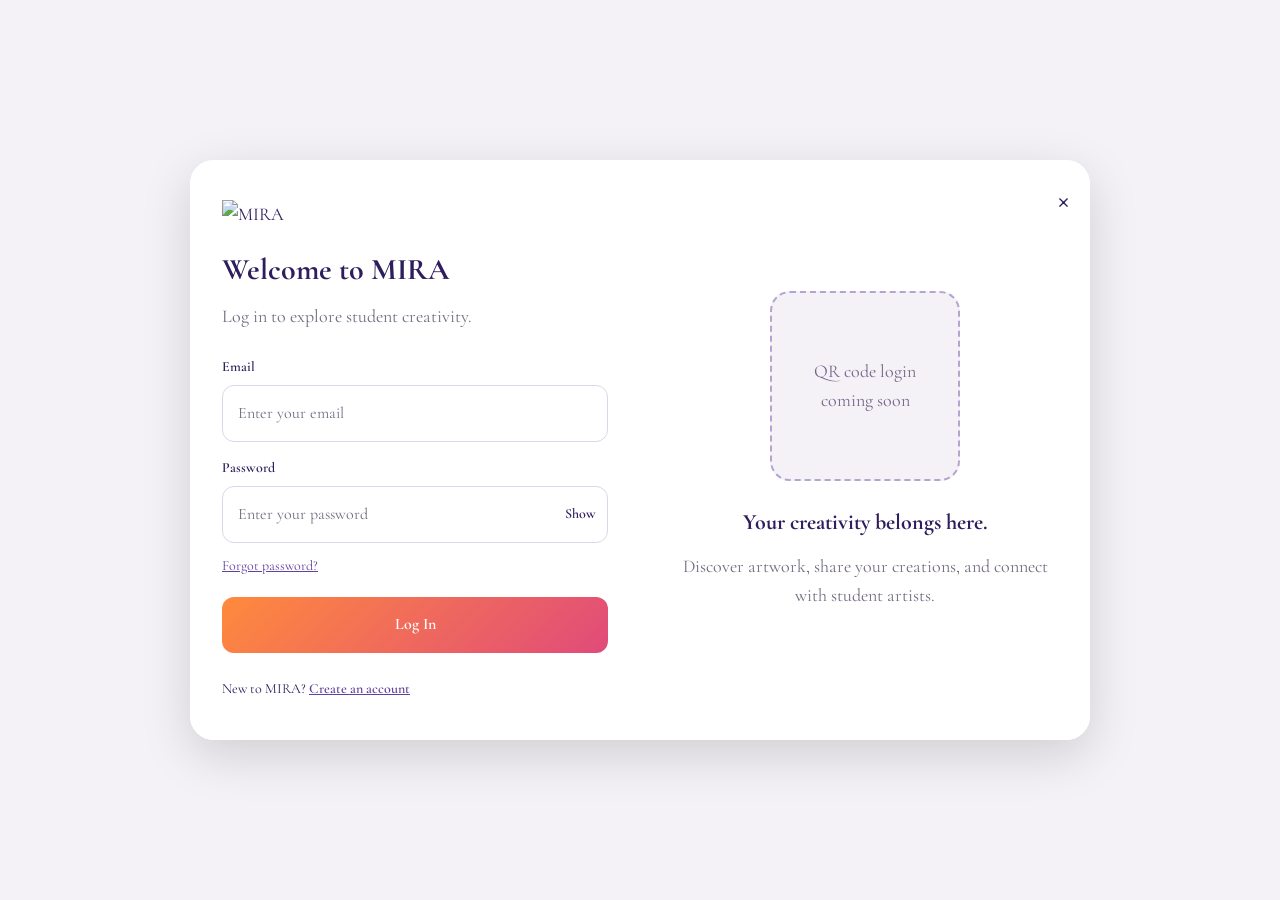
==== commit 21eafe5e: "profile created Still need to add some features to profile" ====
--- a/login.html
+++ b/login.html
@@ -4,9 +4,9 @@
     <meta charset="UTF-8">
     <meta name="viewport" content="width=device-width, initial-scale=1.0">
     <title>Log In | MIRA</title>
-
+     
     <link rel="stylesheet" href="style.css">
-    <script src="login.js?v=10" defer></script>
+    <script src="login.js?v=12" defer></script>
     <script src="theme.js" defer></script>
 </head>
 
--- a/style.css
+++ b/style.css
@@ -1,4 +1,5 @@
 /* General styles */
+@import url('https://fonts.googleapis.com/css2?family=Cormorant+Garamond:wght@400;500;600;700&display=swap');
 * {
     margin: 0;
     padding: 0;
@@ -850,8 +851,8 @@
 
 .mira-footer {
     margin-top: 80px;
-    background: #f5f2f7;
-    color: #2e1e5d;
+    background: #2e1e5d;
+    color: #f5f2f7;
 }
 
 /* Main footer */
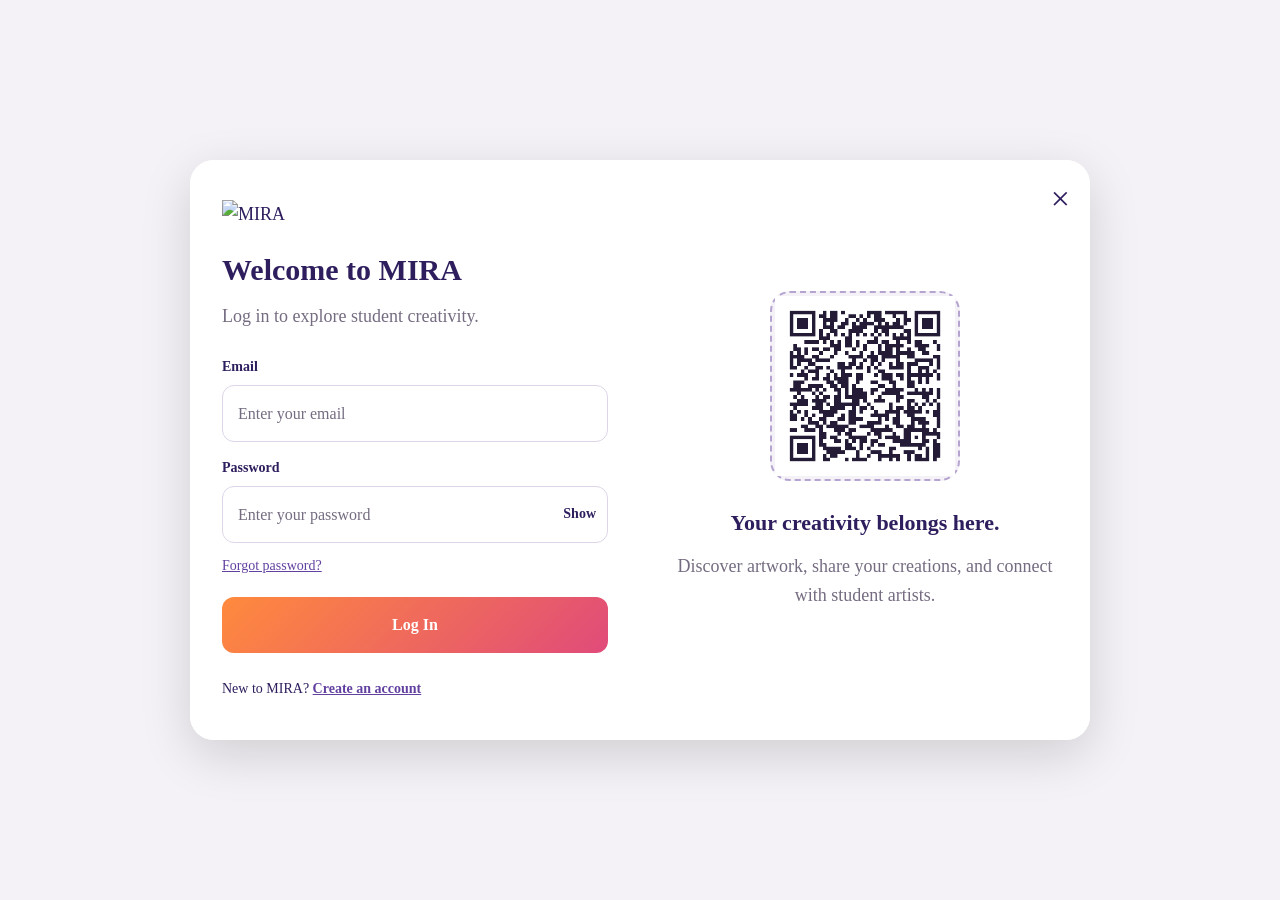
==== commit 548e57f4: "Finalized admin section Created where admins can see the website previews and security things" ====
--- a/login.html
+++ b/login.html
@@ -1,10 +1,12 @@
+
+
 <!DOCTYPE html>
 <html lang="en">
 <head>
     <meta charset="UTF-8">
     <meta name="viewport" content="width=device-width, initial-scale=1.0">
     <title>Log In | MIRA</title>
-     
+
     <link rel="stylesheet" href="style.css">
     <script src="login.js?v=12" defer></script>
     <script src="theme.js" defer></script>
@@ -20,9 +22,7 @@
         </a>
 
         <section class="login-panel" aria-labelledby="loginTitle">
-            <img src="./Assets/logo without bg.jpeg"
-                 alt="MIRA"
-                 class="login-logo">
+            <img src="Assets/mira-logo-light.jpeg" alt="MIRA" class="login-logo mira-logo-for-light"><img src="Assets/mira-logo-dark.png" alt="" aria-hidden="true" class="login-logo mira-logo-for-dark">
 
             <h1 id="loginTitle">Welcome to MIRA</h1>
             <p class="subtitle">Log in to explore student creativity.</p>
@@ -74,8 +74,16 @@
 
         <aside class="side-panel">
             <div class="qr-placeholder">
-                QR code login<br>
-                coming soon
+                <a href="https://mira-nsbm.infinityfreeapp.com/MIRA/login.html"
+                   target="_blank"
+                   rel="noopener noreferrer"
+                   aria-label="Open MIRA website">
+                    <img
+                        src="./Assets/MIRA_login_QR.png"
+                        alt="Scan QR code to open MIRA login page"
+                        style="width:180px; max-width:100%; height:auto; display:block;"
+                    >
+                </a>
             </div>
 
             <h2>Your creativity belongs here.</h2>
@@ -87,4 +95,4 @@
 
     </main>
 </body>
-</html>+</html>
--- a/style.css
+++ b/style.css
@@ -1,5 +1,4 @@
 /* General styles */
-@import url('https://fonts.googleapis.com/css2?family=Cormorant+Garamond:wght@400;500;600;700&display=swap');
 * {
     margin: 0;
     padding: 0;
@@ -3246,3 +3245,45 @@
     .mira-theme-toggle .mira-theme-text { display: none; }
 }
 
+/* MIRA Light and Dark Theme Logos */
+
+.mira-shared-logo {
+    display: flex;
+    align-items: center;
+}
+
+.mira-shared-logo img {
+    width: 60px;
+    height: auto;
+    object-fit: contain;
+}
+
+/* Light Theme */
+.mira-shared-logo .mira-logo-light {
+    display: block;
+}
+
+.mira-shared-logo .mira-logo-dark {
+    display: none;
+}
+
+/* Dark Theme */
+html[data-theme="dark"] .mira-logo-light,
+body[data-theme="dark"] .mira-logo-light,
+body.dark .mira-logo-light {
+    display: none;
+}
+
+html[data-theme="dark"] .mira-logo-dark,
+body[data-theme="dark"] .mira-logo-dark,
+body.dark .mira-logo-dark {
+    display: block;
+}
+
+/* MIRA universal theme-aware logos — works with existing theme.js */
+.mira-logo-for-light{display:inline-block!important}
+.mira-logo-for-dark{display:none!important}
+html[data-theme="dark"] .mira-logo-for-light{display:none!important}
+html[data-theme="dark"] .mira-logo-for-dark{display:inline-block!important}
+/* Avoid spacing from multiple images */
+.mira-shared-logo .mira-logo-for-light,.mira-shared-logo .mira-logo-for-dark{width:48px;height:43px;object-fit:contain;border-radius:6px}
